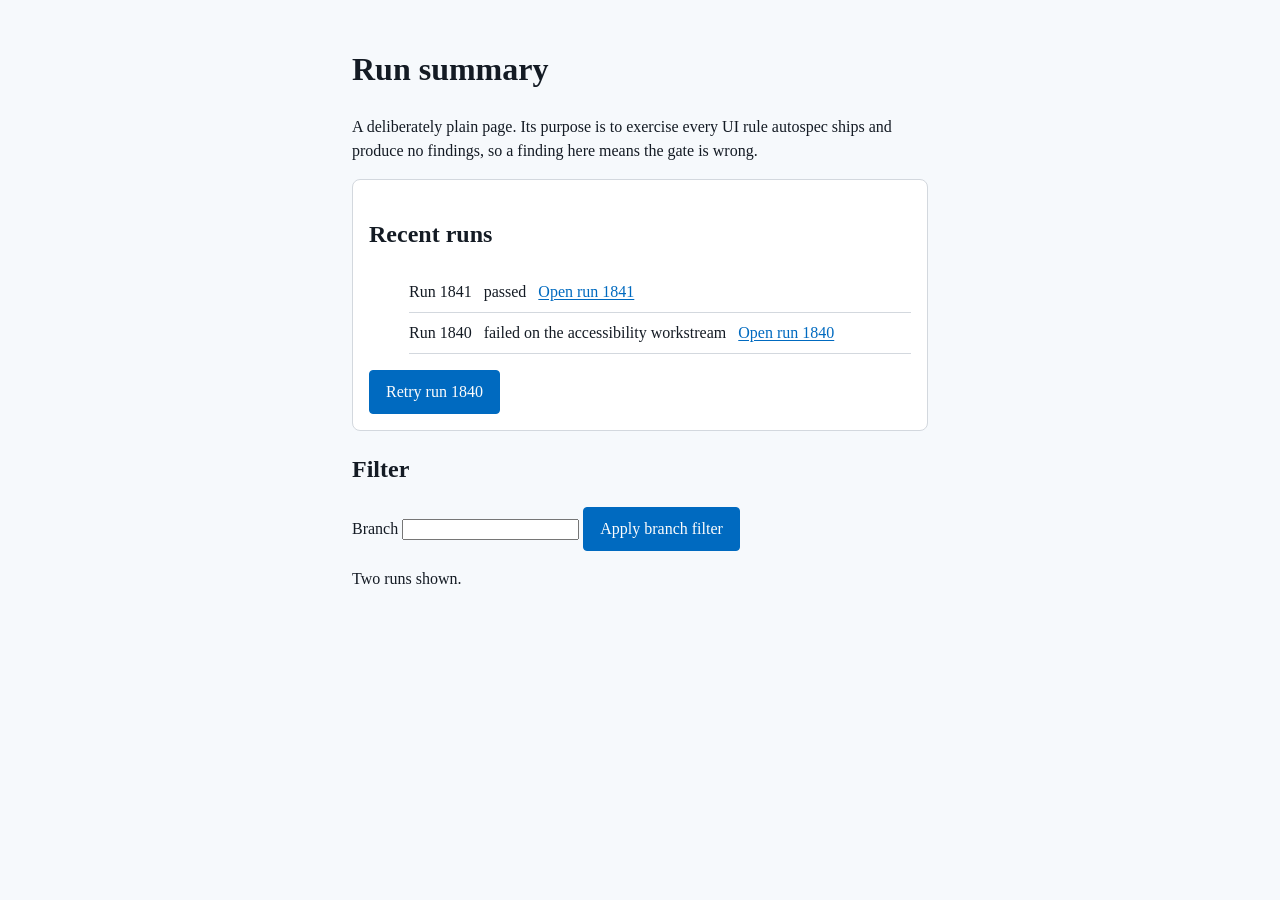
==== index.html @ 1103ef1c "Seed the UI calibration corpus autospec ships rules that judge motion, accessibility and device beha" ====
<!doctype html>
<html lang="en">
  <head>
    <meta charset="utf-8" />
    <!-- Zoom stays available; the viewport neither disables scaling nor caps it
         (WCAG 1.4.4). Naming the two banned directives here would trip the gate, which
         reads prose as markup — see fixtures/known-over-fire/viewport-prose.html. -->
    <meta name="viewport" content="width=device-width, initial-scale=1" />
    <title>autospec UI pilot — compliant reference</title>
    <link rel="stylesheet" href="styles/tokens.css" />
    <link rel="stylesheet" href="styles/components.css" />
    <link rel="stylesheet" href="styles/motion.css" />
  </head>
  <body>
    <!-- Skip link first in the tab order, visible only on focus (WCAG 2.4.1). -->
    <a class="skip-link" href="#main-content">Skip to main content</a>

    <div class="layout">
      <header>
        <h1>Run summary</h1>
        <p>
          A deliberately plain page. Its purpose is to exercise every UI rule autospec
          ships and produce no findings, so a finding here means the gate is wrong.
        </p>
      </header>

      <main id="main-content">
        <!-- Programmatic name comes from the heading, so the region is announced rather
             than being an anonymous group (WCAG 1.3.1). -->
        <section class="panel" aria-labelledby="recent-heading">
          <h2 id="recent-heading">Recent runs</h2>

          <ul class="panel__list">
            <li class="panel__row" style="--row-index: 0">
              <span>Run 1841</span>
              <!-- Status is not conveyed by colour alone (WCAG 1.4.1): the word carries
                   the meaning and the icon is decorative. -->
              <span>passed</span>
              <a class="link" href="/runs/1841">Open run 1841</a>
            </li>
            <li class="panel__row" style="--row-index: 1">
              <span>Run 1840</span>
              <span>failed on the accessibility workstream</span>
              <a class="link" href="/runs/1840">Open run 1840</a>
            </li>
          </ul>

          <!-- Accessible name says what is retried, not just "Retry" (WCAG 2.4.4/2.5.3). -->
          <button class="button" type="button">Retry run 1840</button>
        </section>

        <section aria-labelledby="filter-heading">
          <h2 id="filter-heading">Filter</h2>
          <!-- Every control has a programmatic label, and the input keeps its visible
               label rather than relying on a placeholder (WCAG 1.3.1, 3.3.2). -->
          <label for="branch-filter">Branch</label>
          <input id="branch-filter" name="branch" type="text" autocomplete="off" />
          <button class="button" type="submit">Apply branch filter</button>
        </section>
      </main>

      <footer>
        <!-- Live region for status, so a result is announced without moving focus. -->
        <p role="status" aria-live="polite">Two runs shown.</p>
      </footer>
    </div>
  </body>
</html>
---- styles/tokens.css ----
/* Design tokens. Colour is expressed in oklch rather than hex so UI_RAW_HEX has
   nothing to flag, and every spacing step is a multiple of 4px so UI_OFF_GRID_SPACING
   stays quiet. Font stacks avoid the generic families the gate rejects. */

:root {
  /* Colour */
  --color-surface: oklch(98% 0.005 250);
  --color-surface-raised: oklch(100% 0 0);
  --color-ink: oklch(22% 0.02 250);
  --color-ink-muted: oklch(48% 0.02 250);
  --color-accent: oklch(52% 0.16 250);
  --color-accent-ink: oklch(99% 0 0);
  --color-border: oklch(88% 0.01 250);
  --color-focus: oklch(62% 0.19 250);

  /* Spacing, 4px grid */
  --space-1: 4px;
  --space-2: 8px;
  --space-3: 12px;
  --space-4: 16px;
  --space-6: 24px;
  --space-8: 32px;

  /* Type */
  --font-body: Georgia, "Times New Roman", serif;
  --font-mono: "SFMono-Regular", Consolas, monospace;
  --text-sm: 0.875rem;
  --text-base: 1rem;
  --text-lg: 1.25rem;
  --text-xl: 1.75rem;

  /* Motion: the duration scale and easings named by the ## Motion contract in
     autospec-design. Three durations, one easing per intent. Anything outside this
     scale is a design decision that belongs in DESIGN.md, not in a component. */
  --duration-instant: 90ms;
  --duration-quick: 180ms;
  --duration-settle: 320ms;
  --ease-enter: cubic-bezier(0.16, 1, 0.3, 1);
  --ease-exit: cubic-bezier(0.4, 0, 1, 1);
  --ease-move: cubic-bezier(0.4, 0, 0.2, 1);

  /* Layering. The gate accepts only this scale. */
  --z-base: 0;
  --z-raised: 10;
  --z-sticky: 20;
  --z-overlay: 100;
}

/* Never animates, per the ## Motion contract: focus indicators must appear instantly,
   and text must not move while being read. Stated here so the rule is discoverable
   rather than implied by the absence of animation elsewhere. */
---- styles/components.css ----
/* Components. Every :hover treatment has a :focus-visible equivalent, so keyboard and
   touch users get the same affordance — the gate checks for that pairing per file.
   Transitions here are colour and opacity only, which the motion rule correctly does not
   treat as motion; nothing moves, so no reduced-motion fallback is required. */

body {
  margin: 0;
  padding: var(--space-6);
  background: var(--color-surface);
  color: var(--color-ink);
  font-family: var(--font-body);
  font-size: var(--text-base);
  line-height: 1.5;
}

/* Reflow at 320px without a horizontal scrollbar (WCAG 1.4.10), and readable at 200%
   zoom (1.4.4), which is why the container is capped in ch rather than px. */
.layout {
  max-width: 72ch;
  margin: 0 auto;
}

.skip-link {
  position: absolute;
  left: -9999px;
}

.skip-link:focus-visible {
  position: static;
  display: inline-block;
  padding: var(--space-2);
  background: var(--color-accent);
  color: var(--color-accent-ink);
}

.panel {
  background: var(--color-surface-raised);
  border: 1px solid var(--color-border);
  border-radius: var(--space-2);
  padding: var(--space-4);
  z-index: var(--z-raised);
}

.panel__row {
  display: flex;
  gap: var(--space-3);
  padding: var(--space-2) 0;
  border-bottom: 1px solid var(--color-border);
}

/* Target size: 44px on the shortest side, so the control is usable on a touch screen
   (WCAG 2.5.8 asks 24px; 44px is the comfortable figure). */
.button {
  min-height: 44px;
  min-width: 44px;
  padding: var(--space-2) var(--space-4);
  border: 1px solid var(--color-accent);
  border-radius: var(--space-1);
  background: var(--color-accent);
  color: var(--color-accent-ink);
  font: inherit;
  cursor: pointer;
  transition: background-color var(--duration-quick) var(--ease-move);
}

.button:hover {
  background: var(--color-focus);
}

.button:focus-visible {
  /* Same treatment as hover, plus an outline offset so the ring is not clipped by an
     ancestor (WCAG 2.4.11). Focus styling never animates. */
  background: var(--color-focus);
  outline: 3px solid var(--color-focus);
  outline-offset: 2px;
}

.link {
  color: var(--color-accent);
  text-underline-offset: 2px;
}

.link:hover,
.link:focus-visible {
  text-decoration-thickness: 2px;
}

/* Coarse pointers get the larger target and no hover-dependent affordance at all. */
@media (pointer: coarse) {
  .button {
    min-height: 48px;
    padding: var(--space-3) var(--space-4);
  }
}

@media (any-hover: none) {
  .panel__row {
    padding: var(--space-3) 0;
  }
}

/* Safe-area insets so content clears a notch or home indicator. */
@supports (padding: env(safe-area-inset-bottom)) {
  body {
    padding-bottom: calc(var(--space-6) + env(safe-area-inset-bottom));
  }
}
---- styles/motion.css ----
/* Motion, with its reduced-motion fallback in the same file.
   Co-location is deliberate: UI_NO_REDUCED_MOTION is a whole-file rule, so a guard kept
   in a separate global stylesheet does not clear it. See fixtures/known-over-fire/ for
   the case that arrangement produces. */

@keyframes panel-enter {
  from {
    opacity: 0;
    transform: translateY(8px);
  }
  to {
    opacity: 1;
    transform: translateY(0);
  }
}

@keyframes row-enter {
  from {
    opacity: 0;
    transform: translateX(-4px);
  }
  to {
    opacity: 1;
    transform: translateX(0);
  }
}

/* Choreography: the panel settles first, then its rows follow in sequence. One shared
   stagger step keeps the cascade legible rather than arbitrary. */
.panel {
  animation: panel-enter var(--duration-settle) var(--ease-enter) both;
}

.panel__row {
  animation: row-enter var(--duration-quick) var(--ease-enter) both;
  animation-delay: calc(var(--row-index, 0) * 40ms);
}

.panel__row:nth-child(n + 9) {
  /* Past the eighth row the stagger stops rather than growing without bound — a long
     cascade reads as latency, not as polish. */
  animation-delay: 320ms;
}

/* Reduced motion: opacity-only, not absent. Removing the transition entirely makes
   state changes appear to jump, which is its own accessibility problem; the WCAG 2.3.3
   remedy is to drop the movement, not the feedback. */
@media (prefers-reduced-motion: reduce) {
  .panel,
  .panel__row {
    animation-name: none;
    transition: opacity var(--duration-instant) linear;
  }
}
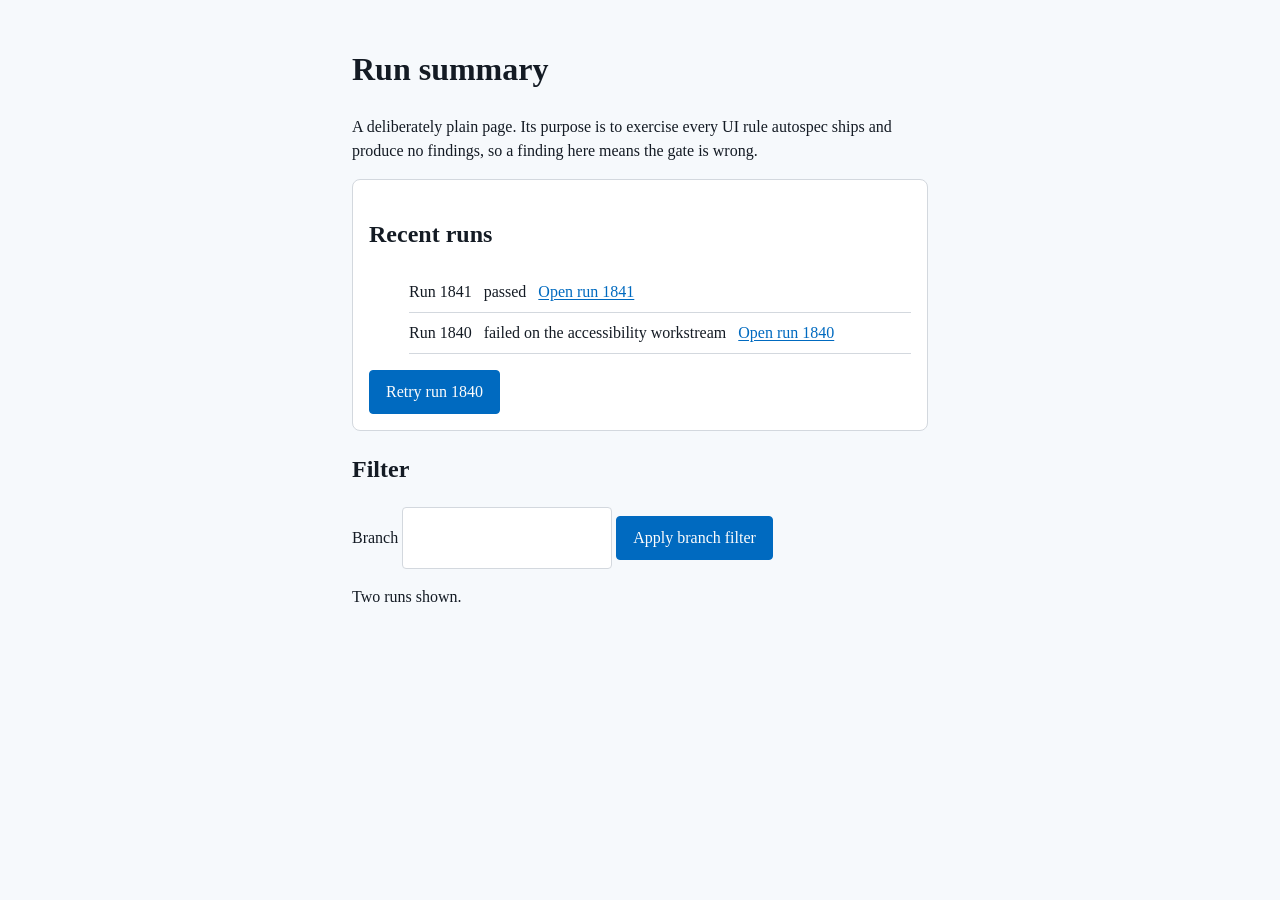
==== commit c37fb13d: "Size the text input, which rendered under the touch minimum The runtime device gate from autospec#29" ====
--- a/index.html
+++ b/index.html
@@ -54,7 +54,7 @@
           <!-- Every control has a programmatic label, and the input keeps its visible
                label rather than relying on a placeholder (WCAG 1.3.1, 3.3.2). -->
           <label for="branch-filter">Branch</label>
-          <input id="branch-filter" name="branch" type="text" autocomplete="off" />
+          <input class="input" id="branch-filter" name="branch" type="text" autocomplete="off" />
           <button class="button" type="submit">Apply branch filter</button>
         </section>
       </main>
--- a/styles/components.css
+++ b/styles/components.css
@@ -75,6 +75,23 @@
   outline-offset: 2px;
 }
 
+/* Text inputs need the same target treatment as buttons. Left to the user agent, this
+   input rendered 21px tall — under the 24px WCAG 2.5.8 minimum — while every static rule
+   passed, because no stylesheet can know a control's rendered height. The runtime device
+   gate measured it. */
+.input {
+  min-height: 44px;
+  padding: var(--space-2);
+  border: 1px solid var(--color-border);
+  border-radius: var(--space-1);
+  font: inherit;
+}
+
+.input:focus-visible {
+  outline: 3px solid var(--color-focus);
+  outline-offset: 2px;
+}
+
 .link {
   color: var(--color-accent);
   text-underline-offset: 2px;
